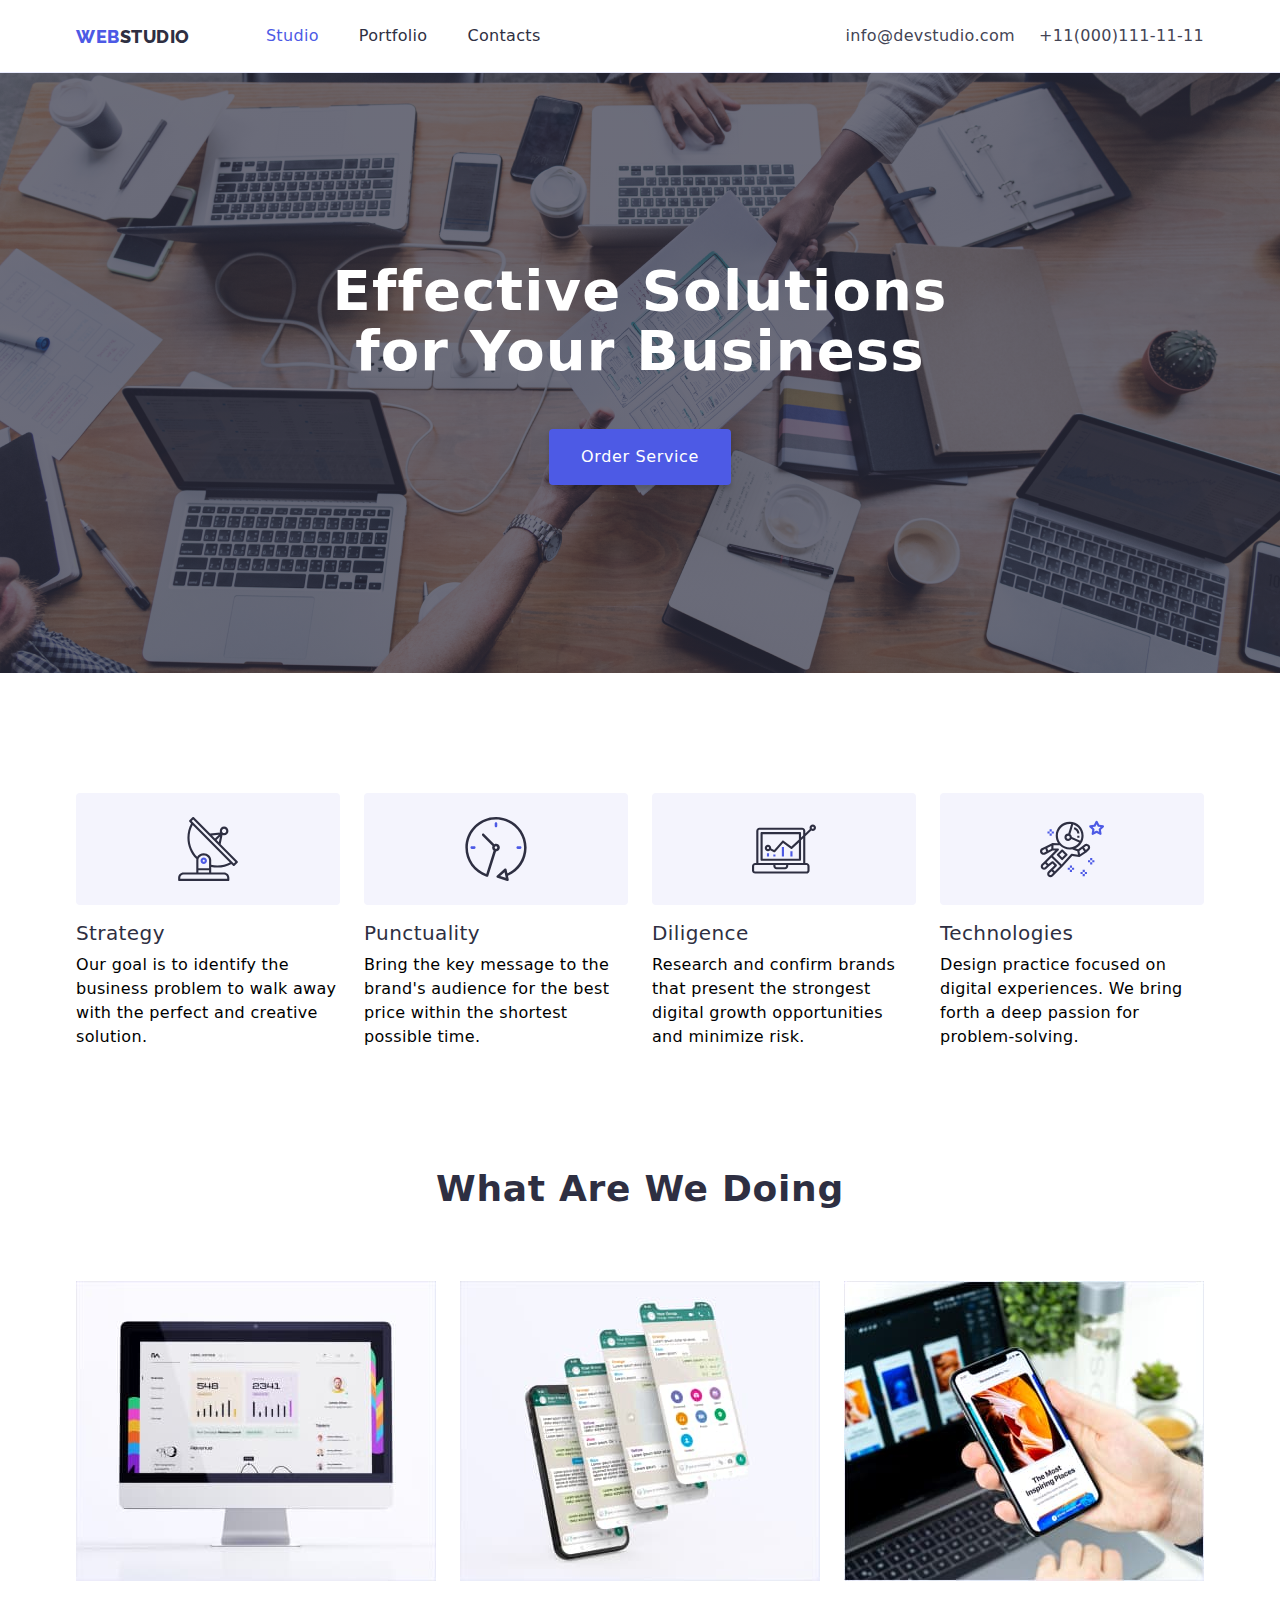
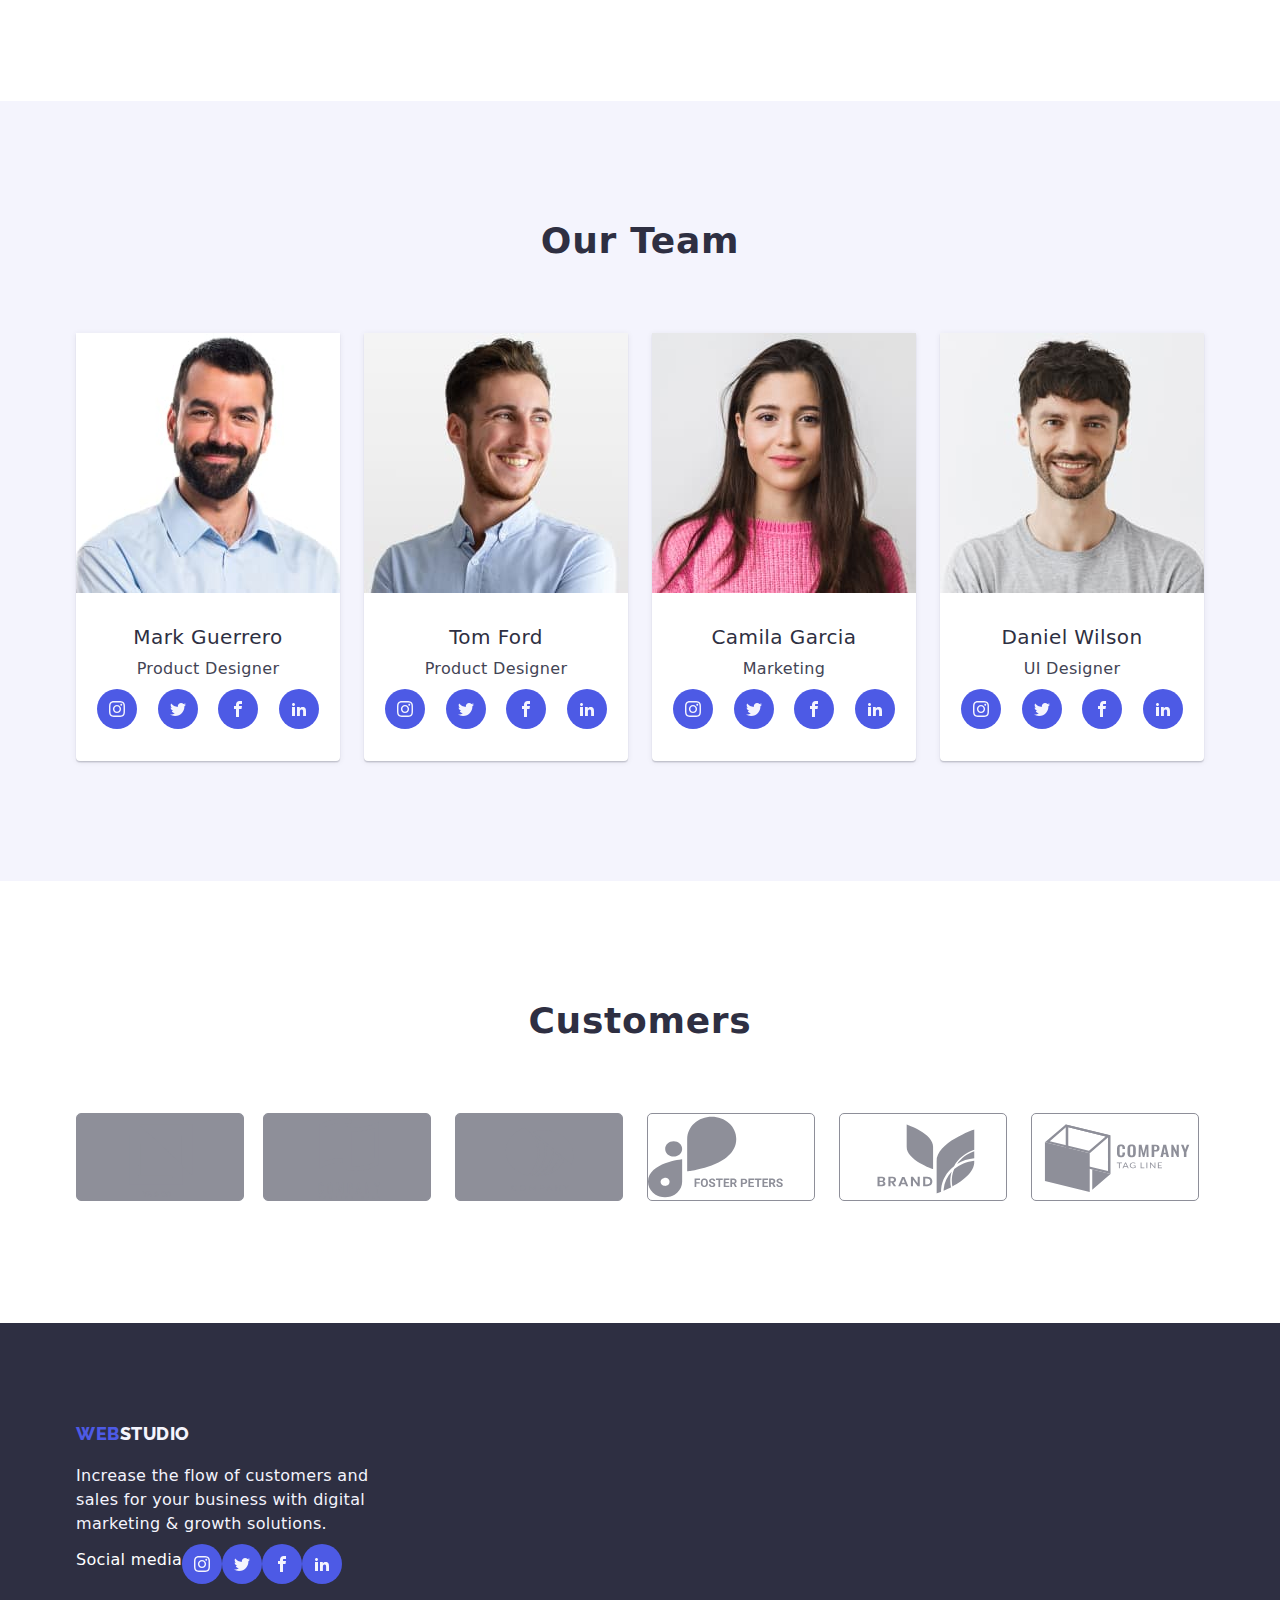
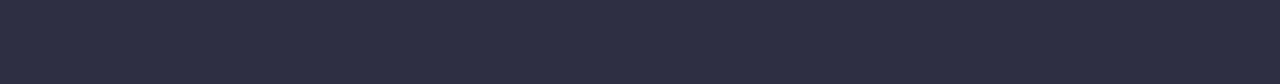
==== index.html @ 19af11a4 "update4" ====
<!DOCTYPE html>
<html lang="en">
  <head>
    <meta charset="UTF-8" />
    <meta name="viewport" content="width=device-width, initial-scale=1.0" />
    <title>Homework 3</title>

    <!-- CSS -->
    <link rel="stylesheet" href="./css/styles.css" />

    <!-- FONTS -->
    <link
      href="https://fonts.googleapis.com/css2?family=Raleway:wght@800&family=Roboto:wght@400;500;700;900&display=swap"
      rel="stylesheet"
    />

    <!-- CSS Normalize -->
    <link
      rel="stylesheet"
      href="https://cdnjs.cloudflare.com/ajax/libs/modern-normalize/2.0.0/modern-normalize.min.css"
    />
  </head>
  <body>
    <header class="header">
      <div class="container header-container">
        <nav class="header-nav">
          <a href="./index.html" class="header-logo link">
            <span class="header-logo-web">WEB</span>STUDIO
          </a>
          <ul class="header-list list">
            <li class="header-list-item">
              <a class="header-link link priority" href="./index.html"
                >Studio</a
              >
            </li>
            <li class="header-list-item">
              <a class="header-link link" href="./portfolio.html">Portfolio</a>
            </li>
            <li class="header-list-item">
              <a class="header-link link" href="#">Contacts</a>
            </li>
          </ul>
        </nav>

        <ul class="header-contacts list">
          <li class="header-contatcs-item">
            <a
              class="header-contacts-link link"
              href="mailto:info@devstudio.com"
              >info@devstudio.com</a
            >
          </li>
          <li class="header-contacts-item">
            <a class="header-contacts-link link" href="tel:+110001111111"
              >+11(000)111-11-11</a
            >
          </li>
        </ul>
      </div>
    </header>
    <main>
      <!--Section 1-->
      <section class="hero hero-section">
        <div class="container hero-container">
          <h1 class="hero-title">
            Effective Solutions<br />
            for Your Business
          </h1>

          <button class="hero-button button" type="button">
            Order Service
          </button>
        </div>
      </section>
      <!--Section 2-->
      <section class="section">
        <div class="container">
          <ul class="section-list list">
            <li class="section-item">
              <div class="benefits-svg-box">
                <svg class="benefits-icon-svg" width="64" height="64">
                  <use href="./images/icons.svg#antenna"></use>
                </svg>
              </div>
              <h3 class="section-item-title title">Strategy</h3>
              <p class="section-item-text text">
                Our goal is to identify the business problem to walk away with
                the perfect and creative solution.
              </p>
            </li>
            <li class="section-item">
              <div class="benefits-svg-box">
                <svg lass="benefits-icon-svg" width="64" height="64">
                  <use href="./images/icons.svg#clock"></use>
                </svg>
              </div>
              <h3 class="section-item-title title">Punctuality</h3>
              <p class="section-item-text text">
                Bring the key message to the brand's audience for the best price
                within the shortest possible time.
              </p>
            </li>
            <li class="section-item">
              <div class="benefits-svg-box">
                <svg lass="benefits-icon-svg" width="64" height="64">
                  <use href="./images/icons.svg#diagram"></use>
                </svg>
              </div>
              <h3 class="section-item-title title">Diligence</h3>
              <p class="section-item-text text">
                Research and confirm brands that present the strongest digital
                growth opportunities and minimize risk.
              </p>
            </li>
            <li class="section-item">
              <div class="benefits-svg-box">
                <svg lass="benefits-icon-svg" width="64" height="64">
                  <use href="./images/icons.svg#astronaut"></use>
                </svg>
              </div>
              <h3 class="section-item-title title">Technologies</h3>
              <p class="section-item-text text">
                Design practice focused on digital experiences. We bring forth a
                deep passion for problem-solving.
              </p>
            </li>
          </ul>
        </div>
      </section>
      <!--Section 3-->
      <section class="section section-no-top-padding">
        <div class="container">
          <h2 class="section-title title">What Are We Doing</h2>
          <ul class="section-list list">
            <li class="section-item">
              <img
                src="./images/Monitor.jpg"
                alt="monitor with graphs and charts"
                width="360"
                height="300"
              />
            </li>
            <li class="section-item">
              <img
                src="./images/mobilephone.jpg"
                alt="mobile phone"
                width="360"
                height="300"
              />
            </li>
            <li class="section-item">
              <img
                src="./images/laptopandphone.jpg"
                alt="laptop and phone"
                width="360"
                height="300"
              />
            </li>
          </ul>
        </div>
      </section>
      <!--Section 4-->
      <section class="section section-grey">
        <div class="container team-container">
          <h2 class="section-title title">Our Team</h2>
          <ul class="section-list list">
            <li class="section-list-item">
              <img
                src="./images/Mark.jpg"
                alt="Mark Guererro"
                width="264"
                height="260"
              />
              <div class="section-item-wrap">
                <h3 class="section-item-name title">Mark Guerrero</h3>
                <p class="section-item-position text">Product Designer</p>
                <ul class="team-social list">
                  <li class="team-social-list">
                    <a
                      class="team-social-link link"
                      href="https://instagram.com"
                      target="_blank"
                      rel="noopener noreferrer"
                    >
                      <svg class="team-social-link-box" width="32" height="32">
                        <use href="./images/icons.svg#instagram"></use>
                      </svg>
                    </a>
                  </li>
                  <li class="team-social-list">
                    <a
                      class="team-social-link link"
                      href="https://twitter.com"
                      target="_blank"
                      rel="noopener noreferrer"
                    >
                      <svg class="team-social-link-box" width="32" height="32">
                        <use href="./images/icons.svg#twitter"></use>
                      </svg>
                    </a>
                  </li>
                  <li class="team-social-list">
                    <a
                      class="team-social-link link"
                      href="https://facebook.com"
                      target="_blank"
                      rel="noopener noreferrer"
                    >
                      <svg class="team-social-link-box" width="32" height="32">
                        <use href="./images/icons.svg#facebook"></use>
                      </svg>
                    </a>
                  </li>
                  <li class="team-social-list">
                    <a
                      class="team-social-link link"
                      href="https://linkedin.com"
                      target="_blank"
                      rel="noopener noreferrer"
                    >
                      <svg class="team-social-link-box" width="32" height="32">
                        <use href="./images/icons.svg#linkedin"></use>
                      </svg>
                    </a>
                  </li>
                </ul>
              </div>
            </li>
            <!--  -->
            <li class="section-list-item">
              <img
                src="./images/Tom.jpg"
                alt="Tom Ford"
                width="264"
                height="260"
              />
              <div class="section-item-wrap">
                <h3 class="section-item-name title">Tom Ford</h3>
                <p class="section-item-position text">Product Designer</p>
                <ul class="team-social list">
                  <li class="team-social-list">
                    <a href="#" class="team-social-link">
                      <svg class="team-social-link-box" width="32" height="32">
                        <use href="./images/icons.svg#instagram"></use>
                      </svg>
                    </a>
                  </li>
                  <li class="">
                    <a href="#" class="team-social-link">
                      <svg class="team-social-link-box" width="32" height="32">
                        <use href="./images/icons.svg#twitter"></use>
                      </svg>
                    </a>
                  </li>
                  <li class="">
                    <a href="#" class="team-social-link">
                      <svg class="team-social-link-box" width="32" height="32">
                        <use href="./images/icons.svg#facebook"></use>
                      </svg>
                    </a>
                  </li>
                  <li class="">
                    <a href="#" class="team-social-link">
                      <svg class="team-social-link-box" width="32" height="32">
                        <use href="./images/icons.svg#linkedin"></use>
                      </svg>
                    </a>
                  </li>
                </ul>
              </div>
            </li>
            <li class="section-list-item">
              <img
                src="./images/Camila.jpg"
                alt="Camila Garcia"
                width="264"
                height="260"
              />
              <div class="section-item-wrap">
                <h3 class="section-item-name title">Camila Garcia</h3>
                <p class="section-item-position text">Marketing</p>
                <ul class="team-social list">
                  <li class="">
                    <a href="#" class="team-social-link">
                      <svg class="team-social-link-box" width="32" height="32">
                        <use href="./images/icons.svg#instagram"></use>
                      </svg>
                    </a>
                  </li>
                  <li class="">
                    <a href="#" class="team-social-link">
                      <svg class="team-social-link-box" width="32" height="32">
                        <use href="./images/icons.svg#twitter"></use>
                      </svg>
                    </a>
                  </li>
                  <li class="">
                    <a href="#" class="team-social-link">
                      <svg class="team-social-link-box" width="32" height="32">
                        <use href="./images/icons.svg#facebook"></use>
                      </svg>
                    </a>
                  </li>
                  <li class="">
                    <a href="#" class="team-social-link">
                      <svg class="team-social-link-box" width="32" height="32">
                        <use href="./images/icons.svg#linkedin"></use>
                      </svg>
                    </a>
                  </li>
                </ul>
              </div>
            </li>
            <li class="section-list-item">
              <img
                src="./images/Daniel.jpg"
                alt="Daniel Wilson"
                width="264"
                height="260"
              />
              <div class="section-item-wrap">
                <h3 class="section-item-name title">Daniel Wilson</h3>
                <p class="section-item-position text">UI Designer</p>
                <ul class="team-social list">
                  <li class="">
                    <a href="#" class="team-social-link">
                      <svg class="team-social-link-box" width="32" height="32">
                        <use href="./images/icons.svg#instagram"></use>
                      </svg>
                    </a>
                  </li>
                  <li class="">
                    <a href="#" class="team-social-link">
                      <svg class="team-social-link-box" width="32" height="32">
                        <use href="./images/icons.svg#twitter"></use>
                      </svg>
                    </a>
                  </li>
                  <li class="">
                    <a href="#" class="team-social-link">
                      <svg class="team-social-link-box" width="32" height="32">
                        <use href="./images/icons.svg#facebook"></use>
                      </svg>
                    </a>
                  </li>
                  <li class="">
                    <a href="#" class="team-social-link">
                      <svg class="team-social-link-box" width="32" height="32">
                        <use href="./images/icons.svg#linkedin"></use>
                      </svg>
                    </a>
                  </li>
                </ul>
              </div>
            </li>
          </ul>
        </div>
      </section>

      <!-- Customers Section -->
<section class="section">
    <div class="container">
      <h2 class="section-title customers-title">Customers</h2>
    <ul class="customers-list list">
    <li class="customers-item">
     <a class="customers-link link" href="">
      <svg class="customers-box-svg" width="104" height="56">
        <use href="./images/icons.svg#customer-1"></use>
      </svg>
     </a> 
    </li>

    <li class="customers-list-item">
     <a class="customers-box" href="">
      <svg class="customers-box-svg" width="104" height="56">
        <use href="./images/icons.svg#customer-2"></use>
      </svg>
     </a> 
    </li>

    <li class="customers-list-item">
     <a class="customers-box" href="">
      <svg class="customers-box-svg" width="104" height="56">
        <use href="./images/icons.svg#customer-3"></use>
      </svg>
     </a> 
    </li>

    <li class="customers-list-item">
     <a class="customers-box" href="">
      <svg class="customers-box-svg" width="104" height="56">
        <use href="./images/icons.svg#customer-4"></use>
      </svg>
     </a> 
    </li>

    <li class="customers-list-item">
     <a class="customers-box" href="">
      <svg class="customers-box-svg" width="104" height="56">
        <use href="./images/icons.svg#customer-5"></use>
      </svg>
     </a> 
    </li>
    <li class="customers-list-item">
     <a class="customers-box" href="">
      <svg class="customers-box-svg" width="104" height="56">
        <use href="./images/icons.svg#customer-6"></use>
      </svg>
     </a> 
    </li>
    </div>
  </ul>
</section>
    </main>
  </body>
  <!--Footer-->
  <footer class="footer">
    <div class="container footer-container">
      <ul class="footer-list list">
        <li class="footer-list-item">
      <a href="./index.html" class="footer-logo link">
        <span class="footer-logo-web">WEB</span>STUDIO
      </a>
      <p class="footer-text text">
        Increase the flow of customers and<br />
        sales for your business with digital<br />
        marketing & growth solutions.
      </p>
        </li>
      </ul>
    </div>
      <div class="footer-container container">
        <p class="footer-social-text text">Social media</p>
      <ul class="footer-list list">
        
                  <li class="footer-social-list">
                    <a href="#" class="footer-social-link">
                      <svg class="footer-social-link-box" width="32" height="32">
                        <use href="./images/icons.svg#instagram"></use>
                      </svg>
                    </a>
                  </li>
                  <li class="footer-social-list">
                    <a href="#" class="footer-social-link">
                      <svg class="footer-social-link-box" width="32" height="32">
                        <use href="./images/icons.svg#twitter"></use>
                      </svg>
                    </a>
                  </li>
                  <li class="footer-social-list">
                    <a href="#" class="footer-social-link">
                      <svg class="footer-social-link-box" width="32" height="32">
                        <use href="./images/icons.svg#facebook"></use>
                      </svg>
                    </a>
                  </li>
                  <li class="footer-social-list">
                    <a href="#" class="footer-social-link">
                      <svg class="footer-social-link-box" width="32" height="32">
                        <use href="./images/icons.svg#linkedin"></use>
                      </svg>
                    </a>
                    
                  </li>
      </ul>
      </div>
  </footer>
</html>
---- css/styles.css ----
/* CSS Variable */
:root {
  --iris-color: #4d5ae5;
  --navyblue-color: #2e2f42;
  --slate-color: #434455;
  --white-color: #ffffff;
  --cloud-color: #f4f4fd;
  --ocean-color: #404bbf;
  --cornflower-color: #e7e9fc;
}

/* CSS Reset */
p,
h1,
h2,
h3,
h4,
h5,
h6 {
  margin: 0;
}
ul,
ol {
  margin: 0;
  padding: 0;
}
img {
  display: block;
}
/* END of CSS Reset */

.container {
  width: 1158px;
  padding: 0 15px;
  margin: 0 auto;
}

body {
  font-family: "Roboto", sans-serif;
  font-size: 16px;
  font-style: normal;
  font-weight: 400;
  line-height: 24px;
  letter-spacing: 0.32px;
}
/* Gen. Styles */
.list {
  list-style: none;
}
.link {
  text-decoration: none;
  color: var(--navyblue-color);
}
.button {
  cursor: pointer;
  background-color: var(--iris-color);
  border-radius: 4px;
  font-size: 16px;
  font-style: normal;
  font-weight: 500;
  line-height: 24px;
  letter-spacing: 0.64px;
}

.section-title {
  font-size: 36px;
  font-style: normal;
  font-weight: 700;
  line-height: 40px;
  letter-spacing: 0.72px;
  text-transform: capitalize;
}
.title {
  font-size: 20px;
  font-weight: 500;
  letter-spacing: 0.4px;
}
/* Header */
.header {
  background-color: var(--white-color);
  border-bottom: 1px solid var(--cornflower-color);
}

.header-container {
  display: flex;
  align-items: center;
  justify-content: space-between;
}

.header-nav {
  display: flex;
  align-items: center;
}

.header-list {
  display: flex;
  gap: 40px;
  margin-left: 76px;
}

.header-logo {
  color: var(--navyblue-color);
  font-family: "Raleway", sans-serif;
  font-size: 18px;
  font-style: normal;
  font-weight: 800;
  line-height: 21px;
  letter-spacing: 0.54px;
  text-transform: uppercase;
}
.header-logo:hover,
.header-logo:focus {
  color: var(--iris-color);
}
.header-logo-web {
  color: var(--iris-color);
}

.header-link {
  font-weight: 500;
  display: block;
  padding: 24px 0;
}

.header-link:hover,
.header-link:focus,
.priority {
  color: var(--iris-color);
}

.header-contacts {
  display: flex;
  gap: 24px;
}

.header-contacts-link {
  display: block;
  padding: 24px 0;
  color: var(--slate-color);
}
.header-contacts-link:hover,
.header-contacts-link:focus {
  color: var(--iris-color);
}

/* Hero section */
.hero {
  background-color: var(--navyblue-color);
}

.hero-container {
  display: flex;
  flex-direction: column;
  align-items: center;
}

.hero-section {
  padding-top: 188px;
  padding-bottom: 188px;
  background-image: linear-gradient(
      to right,
      rgba(46, 47, 66, 0.7),
      rgba(46, 47, 66, 0.7)
    ),
    url(../images/hero-bg.png);
  background-repeat: no-repeat;
  background-position: center;
  background-size: cover;
}

.hero-title {
  color: var(--white-color);
  font-size: 56px;
  font-weight: 700;
  line-height: 60px;
  letter-spacing: 1.12px;
  text-align: center;
  margin-bottom: 48px;
}

.hero-section-button {
  display: flex;
  align-items: center;
}

.hero-button {
  color: var(--white-color);
  font-family: inherit;
  border: 0;
  box-shadow: 0px 4px 4px 0px rgba(0, 0, 0, 0.15);
  padding: 16px 32px;
  align-items: center;
  gap: 10px;
}

.hero-button:hover,
.hero-button:focus {
  background: var(--ocean-color);
  box-shadow: 0px 4px 4px 0px rgba(0, 0, 0, 0.15);
}

/*  section 2-3*/
.section {
  background-color: var(--white-color);
  padding-top: 120px;
  padding-bottom: 120px;
}

.section-list-wrap {
  display: flex;
  flex-direction: column;
}

.section-list {
  display: flex;
  justify-content: space-evenly;
  gap: 24px;
}

.section-list-container {
  display: flex;
  justify-content: space-evenly;
}

.section-title {
  color: var(--navyblue-color);
  font-size: 36px;
  font-style: normal;
  font-weight: 700;
  line-height: 40px;
  letter-spacing: 0.72px;
  text-transform: capitalize;
  text-align: center;
  margin-bottom: 72px;
}

.section-no-top-padding {
  padding-top: 0;
}

.section-item-title {
  color: var(--navyblue-color);
  justify-content: center;
}

.section-item-name {
  display: flex;
  width: 100%;
  flex-direction: column;
  justify-content: space-evenly;
  align-items: center;
  gap: 8px;
  margin-bottom: 8px;
}

.section-item-position {
  display: flex;
  flex-direction: column;
  justify-content: center;
  align-items: center;
}

.section-list-item {
  background-color: var(--white-color);
  border-radius: 0px 0px 4px 4px;
  box-shadow: 0px 2px 1px 0px rgba(46, 47, 66, 0.08),
    0px 1px 1px 0px rgba(46, 47, 66, 0.16),
    0px 1px 6px 0px rgba(46, 47, 66, 0.08);
}

.benefits-svg-box {
  width: 264px;
  height: 112px;
  background-color: var(--cloud-color);
  display: flex;
  justify-content: center;
  align-items: center;
  border-radius: 4px;
  margin-bottom: 8px;
}

.team-social {
  display: flex;
  justify-content: center;
  justify-content: space-evenly;
}

.team-social-link-box {
  width: 16px;
  height: 16px;
  fill: var(--cloud-color);
}

.team-social-link {
  width: 40px;
  height: 40px;
  border-radius: 50%;
  display: flex;
  align-items: center;
  justify-content: center;
  background-color: var(--iris-color);
  margin-top: 8px;
}

.team-social-link:hover,
.team-social-link:focus {
  background-color: var(--iris-color);
  cursor: pointer;
}

.team-container {
  flex-direction: column;
  justify-content: center;
  align-items: center;
  gap: 32px;
}

.section-item-wrap {
  padding-top: 32px;
  padding-bottom: 32px;
  gap: 32px;
  width: 100%;
  text-align: center;
}

/* section 4 */
.section-grey {
  background-color: var(--cloud-color);
}

.section-item {
  background-color: var(--white-color);
  display: flex;
  width: calc((100% - 40px) / 3);
  flex-direction: column;
  align-items: flex-start;
  gap: 8px;
}

.section-item-name {
  color: var(--navyblue-color);
}
.section-item-position {
  color: var(--slate-color);
}

/* Customers section */

.customers-title {
  color: var(--navyblue-color);
  display: flex;
  justify-content: center;
  align-items: center;
}

.customers-box-svg {
  width: 168px;
  height: 88px;
  border: 1px solid #8e8f99;
  border-radius: 5px;
  display: flex;
  justify-content: center;
  align-items: center;
  color: #8e8f99;
  fill: currentColor;
}

.customers-list {
  display: flex;
  /* justify-content: center;
  align-items: center; */
  gap: 24px;
}

.customers-item {
  width: calc((100% - 150px) / 6);
  height: 90px;
}

.customers-link {
  width: 100%;
  height: 100%;
}

.customers-box-svg:hover,
.customers-box-svg:focus {
  border-color: #404bbf;
  color: #404bbf;
}

.customers-box:hover,
.customers-box:focus {
  border-color: var(--ocean-color);
  color: var(--ocean-color);
  cursor: pointer;
}

/* footer section */
.footer {
  padding-top: 100px;
  padding-bottom: 100px;
  background-color: var(--navyblue-color);
}

.footer-container {
  display: flex;
  flex-direction: row;
  justify-content: flex-start;
  align-items: center;
}

.footer-logo {
  color: var(--cloud-color);
  font-family: "Raleway";
  font-size: 18px;
  font-style: normal;
  font-weight: 800;
  line-height: 21px;
  letter-spacing: 0.54px;
  text-transform: uppercase;
}
.footer-logo:hover,
.footer-logo:focus {
  color: var(--iris-color);
}
.footer-logo-web {
  color: var(--iris-color);
}
.footer-text {
  color: var(--cloud-color);
  margin-top: 17px;
}

.footer-list {
  flex-wrap: wrap;
  display: flex;
}

.footer-container-wrap {
  display: flex;
  flex-direction: row-reverse;
  align-items: flex-start;
}

.footer-social-text {
  color: var(--white-color);
  display: flex;
}

.footer-social-list {
  display: flex;
  justify-content: center;
  flex-direction: column;
}

.footer-social-link-box {
  width: 16px;
  height: 16px;
  fill: var(--cloud-color);
  gap: 24px;
}

.footer-social-link {
  width: 40px;
  height: 40px;
  border-radius: 50%;
  display: flex;
  align-items: center;
  justify-content: center;
  background-color: var(--iris-color);
  margin-top: 8px;
}

.footer-social-wrap {
  flex-wrap: wrap;
  display: flex;
  justify-content: center;
}

.footer-social-link:hover,
.footer-social-link:focus {
  cursor: pointer;
  background-color: var(--iris-color);
}

/* Portfolio page*/

/* Filters section */

.filters-container {
  display: flex;
  flex-direction: column;
  justify-content: flex-start;
  align-items: center;
}

.filters-list {
  display: flex;
  gap: 24px;
  margin-bottom: 72px;
}

.filters-item {
  display: inline-flex;
}

.filters-button {
  color: var(--iris-color);
  background-color: var(--cloud-color);
  border-radius: 4px;
  border: 1px solid var(--cornflower-color);
  font-family: inherit;
  padding: 12px 24px;
}
.filters-button:hover,
.filters-button:focus,
.filters-active {
  background-color: var(--ocean-color);
  color: var(--white-color);
  border-color: var(--ocean-color);
  box-shadow: 0px 2px 2px 0px rgba(0, 0, 0, 0.12),
    0px 2px 1px 0px rgba(0, 0, 0, 0.08), 0px 3px 1px 0px rgba(0, 0, 0, 0.1);
}

/* Services section */
.services-list {
  background-color: var(--white-color);
  display: flex;
  flex-wrap: wrap;
  gap: 48px 24px;
}
.services-item {
  background: var(--white-color);
}
.services-title {
  color: var(--navyblue-color);
  margin-bottom: 8px;
}
.services-text {
  color: var(--slate-color);
}

.services-container {
  margin-top: 0;
}

.services-title-wrap {
  border: 1px solid var(--cornflower-color);
  padding: 32px 16px;
  border-top: none;
}
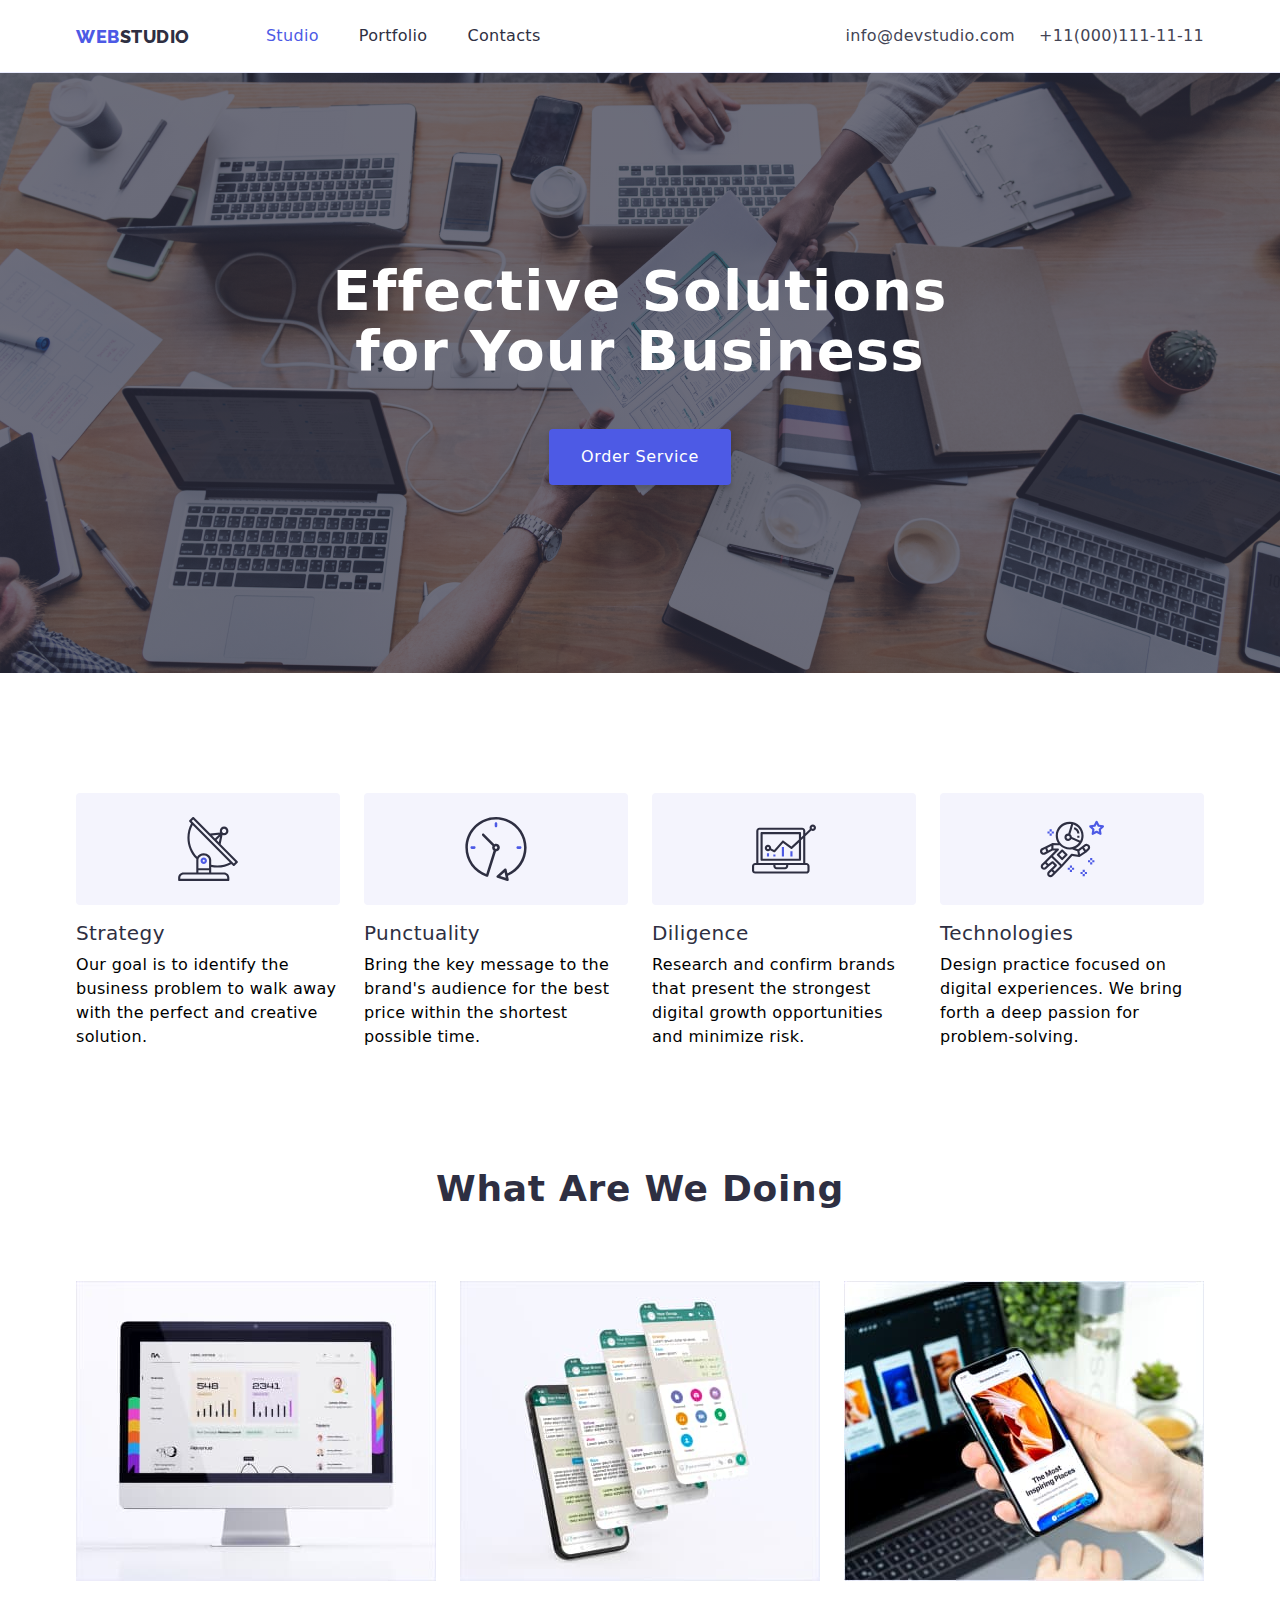
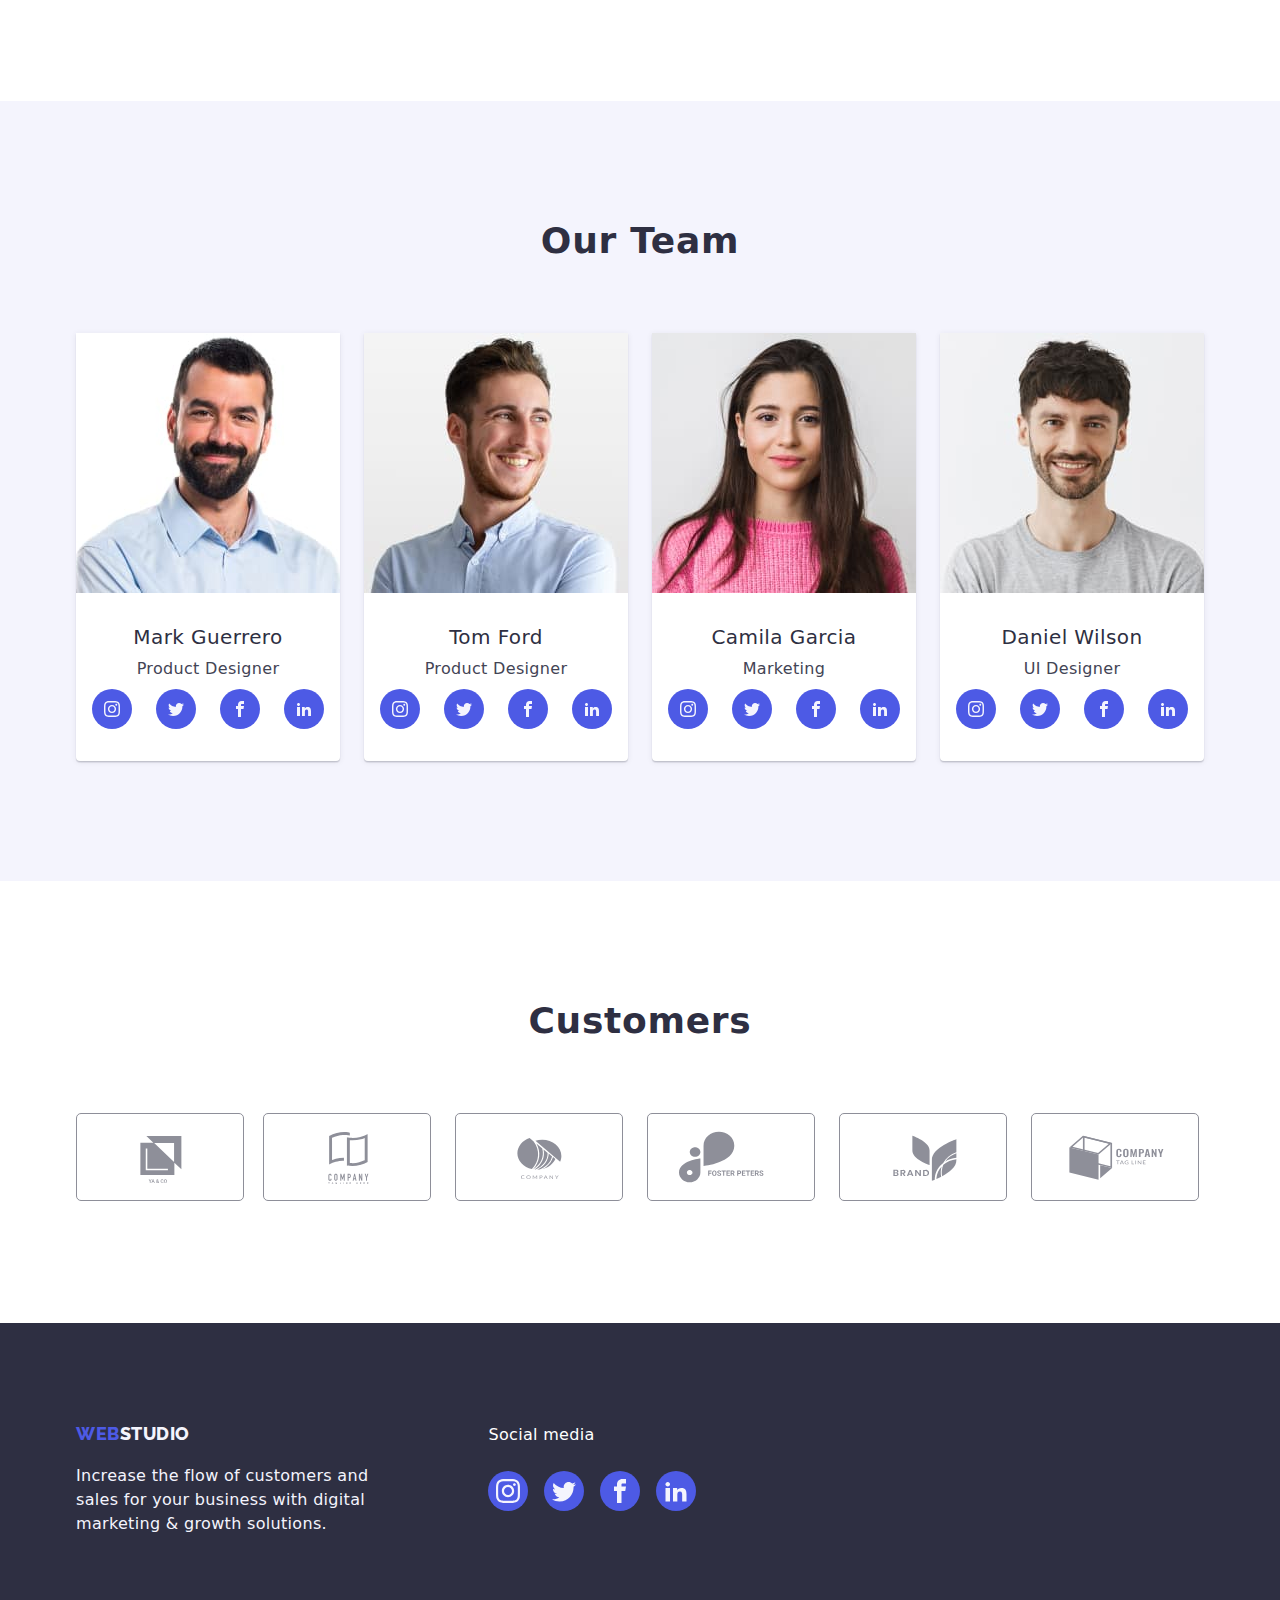
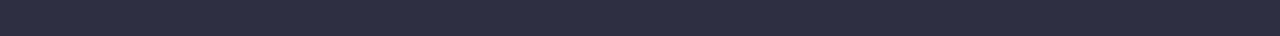
==== commit 063a23fe: "update5" ====
--- a/index.html
+++ b/index.html
@@ -3,7 +3,7 @@
   <head>
     <meta charset="UTF-8" />
     <meta name="viewport" content="width=device-width, initial-scale=1.0" />
-    <title>Homework 3</title>
+    <title>Homework 4</title>
 
     <!-- CSS -->
     <link rel="stylesheet" href="./css/styles.css" />
@@ -240,28 +240,28 @@
                 <ul class="team-social list">
                   <li class="team-social-list">
                     <a href="#" class="team-social-link">
-                      <svg class="team-social-link-box" width="32" height="32">
+                      <svg class="team-social-link-box">
                         <use href="./images/icons.svg#instagram"></use>
                       </svg>
                     </a>
                   </li>
                   <li class="">
                     <a href="#" class="team-social-link">
-                      <svg class="team-social-link-box" width="32" height="32">
+                      <svg class="team-social-link-box">
                         <use href="./images/icons.svg#twitter"></use>
                       </svg>
                     </a>
                   </li>
                   <li class="">
                     <a href="#" class="team-social-link">
-                      <svg class="team-social-link-box" width="32" height="32">
+                      <svg class="team-social-link-box">
                         <use href="./images/icons.svg#facebook"></use>
                       </svg>
                     </a>
                   </li>
                   <li class="">
                     <a href="#" class="team-social-link">
-                      <svg class="team-social-link-box" width="32" height="32">
+                      <svg class="team-social-link-box">
                         <use href="./images/icons.svg#linkedin"></use>
                       </svg>
                     </a>
@@ -363,8 +363,8 @@
       <h2 class="section-title customers-title">Customers</h2>
     <ul class="customers-list list">
     <li class="customers-item">
-     <a class="customers-link link" href="">
-      <svg class="customers-box-svg" width="104" height="56">
+     <a class="customers-box link" href="">
+      <svg class="customers-box-svg">
         <use href="./images/icons.svg#customer-1"></use>
       </svg>
      </a> 
@@ -372,7 +372,7 @@
 
     <li class="customers-list-item">
      <a class="customers-box" href="">
-      <svg class="customers-box-svg" width="104" height="56">
+      <svg class="customers-box-svg">
         <use href="./images/icons.svg#customer-2"></use>
       </svg>
      </a> 
@@ -380,7 +380,7 @@
 
     <li class="customers-list-item">
      <a class="customers-box" href="">
-      <svg class="customers-box-svg" width="104" height="56">
+      <svg class="customers-box-svg">
         <use href="./images/icons.svg#customer-3"></use>
       </svg>
      </a> 
@@ -388,7 +388,7 @@
 
     <li class="customers-list-item">
      <a class="customers-box" href="">
-      <svg class="customers-box-svg" width="104" height="56">
+      <svg class="customers-box-svg">
         <use href="./images/icons.svg#customer-4"></use>
       </svg>
      </a> 
@@ -396,14 +396,14 @@
 
     <li class="customers-list-item">
      <a class="customers-box" href="">
-      <svg class="customers-box-svg" width="104" height="56">
+      <svg class="customers-box-svg" >
         <use href="./images/icons.svg#customer-5"></use>
       </svg>
      </a> 
     </li>
     <li class="customers-list-item">
      <a class="customers-box" href="">
-      <svg class="customers-box-svg" width="104" height="56">
+      <svg class="customers-box-svg">
         <use href="./images/icons.svg#customer-6"></use>
       </svg>
      </a> 
@@ -415,8 +415,8 @@
   </body>
   <!--Footer-->
   <footer class="footer">
-    <div class="container footer-container">
-      <ul class="footer-list list">
+    <div class="footer-container container">
+      <div class="footer-logo-wrapper list">
         <li class="footer-list-item">
       <a href="./index.html" class="footer-logo link">
         <span class="footer-logo-web">WEB</span>STUDIO
@@ -427,42 +427,43 @@
         marketing & growth solutions.
       </p>
         </li>
-      </ul>
-    </div>
-      <div class="footer-container container">
-        <p class="footer-social-text text">Social media</p>
+      </div>
+      <div class="footer-socials">
+        <p class="footer-socials-text text">Social media</p>
       <ul class="footer-list list">
-        
-                  <li class="footer-social-list">
-                    <a href="#" class="footer-social-link">
-                      <svg class="footer-social-link-box" width="32" height="32">
-                        <use href="./images/icons.svg#instagram"></use>
-                      </svg>
-                    </a>
-                  </li>
-                  <li class="footer-social-list">
-                    <a href="#" class="footer-social-link">
-                      <svg class="footer-social-link-box" width="32" height="32">
-                        <use href="./images/icons.svg#twitter"></use>
-                      </svg>
-                    </a>
-                  </li>
-                  <li class="footer-social-list">
-                    <a href="#" class="footer-social-link">
-                      <svg class="footer-social-link-box" width="32" height="32">
-                        <use href="./images/icons.svg#facebook"></use>
-                      </svg>
-                    </a>
-                  </li>
-                  <li class="footer-social-list">
-                    <a href="#" class="footer-social-link">
-                      <svg class="footer-social-link-box" width="32" height="32">
-                        <use href="./images/icons.svg#linkedin"></use>
-                      </svg>
-                    </a>
-                    
-                  </li>
+        <li class="footer-socials-list">
+          <a href="#" class="footer-socials-link">
+            <svg class="footer-socials-link-box" width="32" height="32">
+              <use href="./images/icons.svg#instagram"></use>
+            </svg>
+          </a>
+        </li>
+
+        <li class="footer-socials-list">
+          <a href="#" class="footer-socials-link">
+            <svg class="footer-socials-link-box" width="32" height="32">
+              <use href="./images/icons.svg#twitter"></use>
+            </svg>
+          </a>
+        </li>
+
+        <li class="footer-socials-list">
+          <a href="#" class="footer-socials-link">
+            <svg class="footer-socials-link-box" width="32" height="32">
+              <use href="./images/icons.svg#facebook"></use>
+            </svg>
+          </a>
+        </li>
+
+        <li class="footer-socials-list">
+          <a href="#" class="footer-socials-link">
+            <svg class="footer-socials-link-box" width="32" height="32">
+              <use href="./images/icons.svg#linkedin"></use>
+            </svg>
+          </a>
+        </li>
       </ul>
       </div>
-  </footer>
+    </div>
+</footer>
 </html>
--- a/css/styles.css
+++ b/css/styles.css
@@ -282,13 +282,14 @@
 .team-social {
   display: flex;
   justify-content: center;
-  justify-content: space-evenly;
+  gap: 24px;
+  margin-top: 8px;
 }
 
 .team-social-link-box {
+  fill: var(--cloud-color);
   width: 16px;
   height: 16px;
-  fill: var(--cloud-color);
 }
 
 .team-social-link {
@@ -299,13 +300,11 @@
   align-items: center;
   justify-content: center;
   background-color: var(--iris-color);
-  margin-top: 8px;
 }
 
 .team-social-link:hover,
 .team-social-link:focus {
-  background-color: var(--iris-color);
-  cursor: pointer;
+  background-color: var(--ocean-color);
 }
 
 .team-container {
@@ -353,7 +352,7 @@
   align-items: center;
 }
 
-.customers-box-svg {
+.customers-box {
   width: 168px;
   height: 88px;
   border: 1px solid #8e8f99;
@@ -362,13 +361,16 @@
   justify-content: center;
   align-items: center;
   color: #8e8f99;
+}
+
+.customers-box-svg {
+  width: 104px;
+  height: 56px;
   fill: currentColor;
 }
 
 .customers-list {
   display: flex;
-  /* justify-content: center;
-  align-items: center; */
   gap: 24px;
 }
 
@@ -380,19 +382,20 @@
 .customers-link {
   width: 100%;
   height: 100%;
+  stroke-width: 0;
+  stroke: currentColor;
 }
 
 .customers-box-svg:hover,
 .customers-box-svg:focus {
-  border-color: #404bbf;
-  color: #404bbf;
+  border-color: var(--ocean-color);
+  color: var(--ocean-color);
 }
 
 .customers-box:hover,
 .customers-box:focus {
   border-color: var(--ocean-color);
   color: var(--ocean-color);
-  cursor: pointer;
 }
 
 /* footer section */
@@ -404,9 +407,7 @@
 
 .footer-container {
   display: flex;
-  flex-direction: row;
-  justify-content: flex-start;
-  align-items: center;
+  align-items: flex-start;
 }
 
 .footer-logo {
@@ -434,33 +435,26 @@
 .footer-list {
   flex-wrap: wrap;
   display: flex;
-}
-
-.footer-container-wrap {
-  display: flex;
-  flex-direction: row-reverse;
-  align-items: flex-start;
-}
-
-.footer-social-text {
+  gap: 16px;
+  margin-top: 16px;
+}
+
+.footer-socials {
+  margin-left: 120px;
+}
+
+.footer-socials-text {
   color: var(--white-color);
   display: flex;
 }
 
-.footer-social-list {
-  display: flex;
-  justify-content: center;
-  flex-direction: column;
-}
-
-.footer-social-link-box {
-  width: 16px;
-  height: 16px;
+.footer-socials-link-box {
+  width: 24px;
+  height: 24px;
   fill: var(--cloud-color);
-  gap: 24px;
-}
-
-.footer-social-link {
+}
+
+.footer-socials-link {
   width: 40px;
   height: 40px;
   border-radius: 50%;
@@ -471,16 +465,15 @@
   margin-top: 8px;
 }
 
-.footer-social-wrap {
-  flex-wrap: wrap;
-  display: flex;
-  justify-content: center;
-}
-
-.footer-social-link:hover,
-.footer-social-link:focus {
+.footer-socials-link-box {
+  width: 24px;
+  height: 24px;
+}
+
+.footer-socials-link:hover,
+.footer-socials-link:focus {
   cursor: pointer;
-  background-color: var(--iris-color);
+  background-color: #31d0aa;
 }
 
 /* Portfolio page*/
@@ -498,6 +491,7 @@
   display: flex;
   gap: 24px;
   margin-bottom: 72px;
+  justify-content: center;
 }
 
 .filters-item {
@@ -523,6 +517,13 @@
 }
 
 /* Services section */
+a:hover,
+a:focus {
+  box-shadow: 0px 2px 1px 0px rgba(46, 47, 66, 0.08),
+    0px 1px 1px 0px rgba(46, 47, 66, 0.16),
+    0px 1px 6px 0px rgba(46, 47, 66, 0.08);
+}
+
 .services-list {
   background-color: var(--white-color);
   display: flex;
